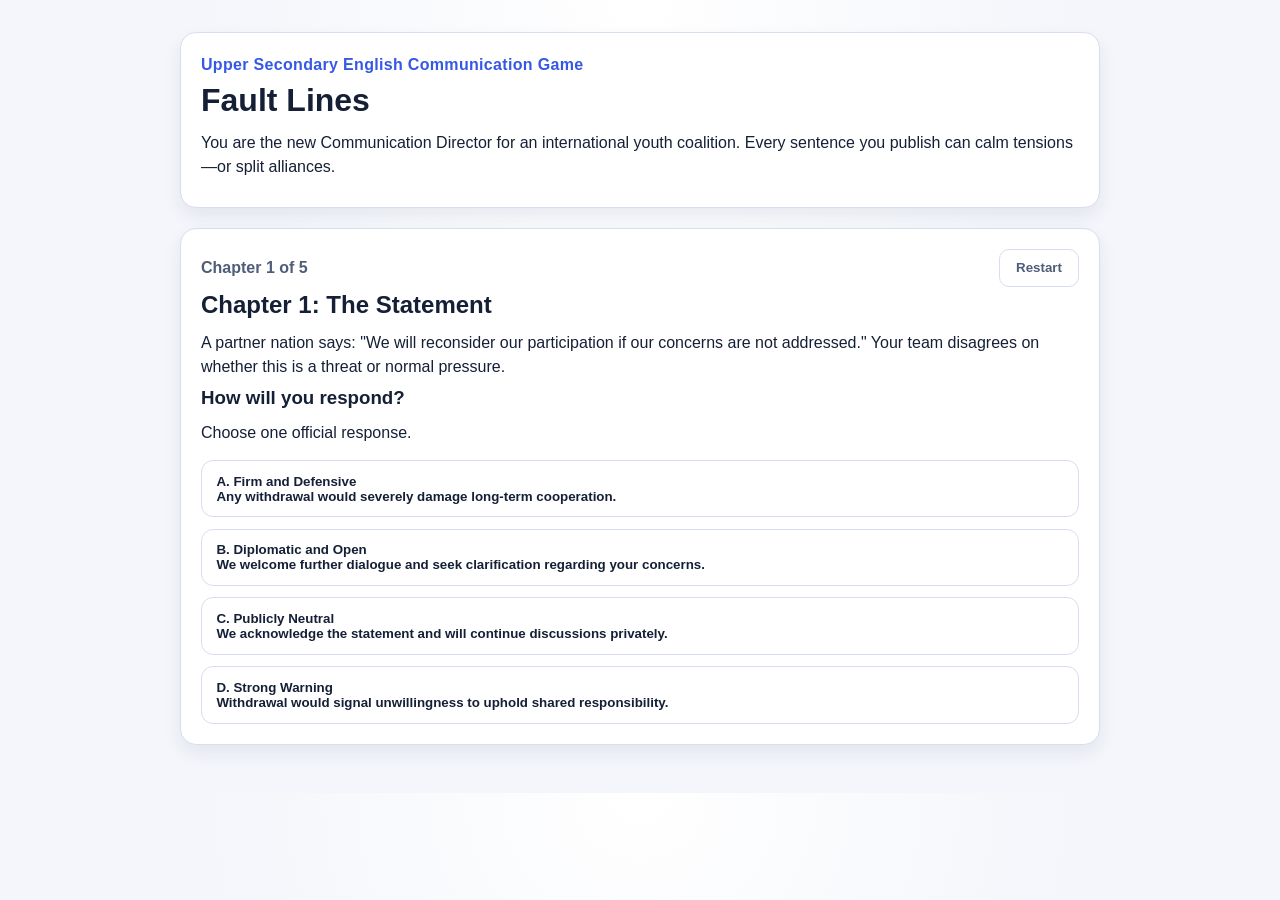
==== index.html @ 48250932 "Build Fault Lines educational communication web game" ====
<!doctype html>
<html lang="en">
  <head>
    <meta charset="UTF-8" />
    <meta name="viewport" content="width=device-width, initial-scale=1.0" />
    <title>Fault Lines</title>
    <link rel="stylesheet" href="styles.css" />
  </head>
  <body>
    <main class="app">
      <header class="hero">
        <p class="eyebrow">Upper Secondary English Communication Game</p>
        <h1>Fault Lines</h1>
        <p>
          You are the new Communication Director for an international youth
          coalition. Every sentence you publish can calm tensions—or split
          alliances.
        </p>
      </header>

      <section class="panel" id="game-panel">
        <div class="chapter-meta">
          <span id="chapter-label">Chapter 1 of 5</span>
          <button id="restart-button" class="ghost" type="button">Restart</button>
        </div>

        <h2 id="chapter-title"></h2>
        <p id="chapter-description"></p>

        <div id="question-wrapper">
          <h3 id="question-title"></h3>
          <p id="question-copy"></p>
          <div id="options" class="options"></div>
        </div>

        <section id="chapter-feedback" class="feedback hidden" aria-live="polite">
          <h3>Impact</h3>
          <p id="feedback-copy"></p>
          <button id="continue-button" type="button">Continue</button>
        </section>
      </section>

      <section class="panel hidden" id="ending-panel">
        <h2 id="ending-title"></h2>
        <p id="ending-summary"></p>
        <div class="stats-grid">
          <article>
            <h3>Trust</h3>
            <p id="final-trust"></p>
          </article>
          <article>
            <h3>Influence</h3>
            <p id="final-influence"></p>
          </article>
          <article>
            <h3>Stability</h3>
            <p id="final-stability"></p>
          </article>
        </div>

        <h3>Your Global Address</h3>
        <p id="speech-result"></p>
        <button id="play-again" type="button">Play Again</button>
      </section>

      <section class="panel prompt-panel hidden" id="speech-panel">
        <h2>Chapter 5: The Global Address</h2>
        <p>
          Write a 120–150 word speech to reduce tension, inspire cooperation,
          and protect coalition credibility.
        </p>
        <label for="speech-input">Draft your speech:</label>
        <textarea
          id="speech-input"
          rows="8"
          maxlength="1200"
          placeholder="Start your speech here..."
        ></textarea>
        <p id="word-count">Word count: 0</p>
        <button id="submit-speech" type="button">Submit Address</button>
        <p id="speech-warning" class="warning hidden"></p>
      </section>
    </main>

    <script src="script.js"></script>
  </body>
</html>
---- styles.css ----
:root {
  color-scheme: light;
  --bg: #f4f6fb;
  --panel: #ffffff;
  --text: #152036;
  --muted: #4f5d79;
  --accent: #3558e5;
  --accent-soft: #e8ecff;
  --border: #d7def0;
  --warning: #b74a20;
}

* {
  box-sizing: border-box;
}

body {
  margin: 0;
  font-family: "Inter", "Segoe UI", Roboto, sans-serif;
  background: radial-gradient(circle at top, #ffffff 0%, var(--bg) 42%);
  color: var(--text);
}

.app {
  width: min(920px, 92vw);
  margin: 2rem auto 3rem;
  display: grid;
  gap: 1.25rem;
}

.hero,
.panel {
  background: var(--panel);
  border: 1px solid var(--border);
  border-radius: 16px;
  padding: 1.25rem;
  box-shadow: 0 8px 18px rgb(26 40 73 / 8%);
}

.eyebrow {
  color: var(--accent);
  font-weight: 700;
  letter-spacing: 0.02em;
  margin: 0;
}

h1,
h2,
h3 {
  margin: 0.3rem 0 0.75rem;
}

p {
  margin: 0.5rem 0;
  line-height: 1.5;
}

.chapter-meta {
  display: flex;
  justify-content: space-between;
  align-items: center;
  color: var(--muted);
  font-weight: 600;
  margin-bottom: 0.3rem;
}

.options {
  display: grid;
  gap: 0.7rem;
  margin-top: 0.9rem;
}

.option-btn {
  text-align: left;
  border: 1px solid var(--border);
  background: #fff;
  border-radius: 12px;
  padding: 0.8rem 0.9rem;
  cursor: pointer;
  color: inherit;
  transition: transform 120ms ease, border-color 120ms ease, background 120ms ease;
}

.option-btn:hover {
  transform: translateY(-1px);
  border-color: var(--accent);
  background: var(--accent-soft);
}

button {
  border: none;
  border-radius: 10px;
  padding: 0.65rem 1rem;
  background: var(--accent);
  color: #fff;
  font-weight: 600;
  cursor: pointer;
}

button.ghost {
  background: transparent;
  color: var(--muted);
  border: 1px solid var(--border);
}

.feedback {
  margin-top: 1rem;
  border-top: 1px dashed var(--border);
  padding-top: 0.8rem;
}

.stats-grid {
  display: grid;
  grid-template-columns: repeat(3, minmax(0, 1fr));
  gap: 0.75rem;
  margin-top: 0.8rem;
}

.stats-grid article {
  border: 1px solid var(--border);
  background: #fafbff;
  border-radius: 10px;
  padding: 0.75rem;
}

textarea {
  width: 100%;
  resize: vertical;
  border: 1px solid var(--border);
  border-radius: 12px;
  padding: 0.75rem;
  font: inherit;
}

.warning {
  color: var(--warning);
  font-weight: 600;
}

.hidden {
  display: none;
}

@media (max-width: 720px) {
  .stats-grid {
    grid-template-columns: 1fr;
  }
}
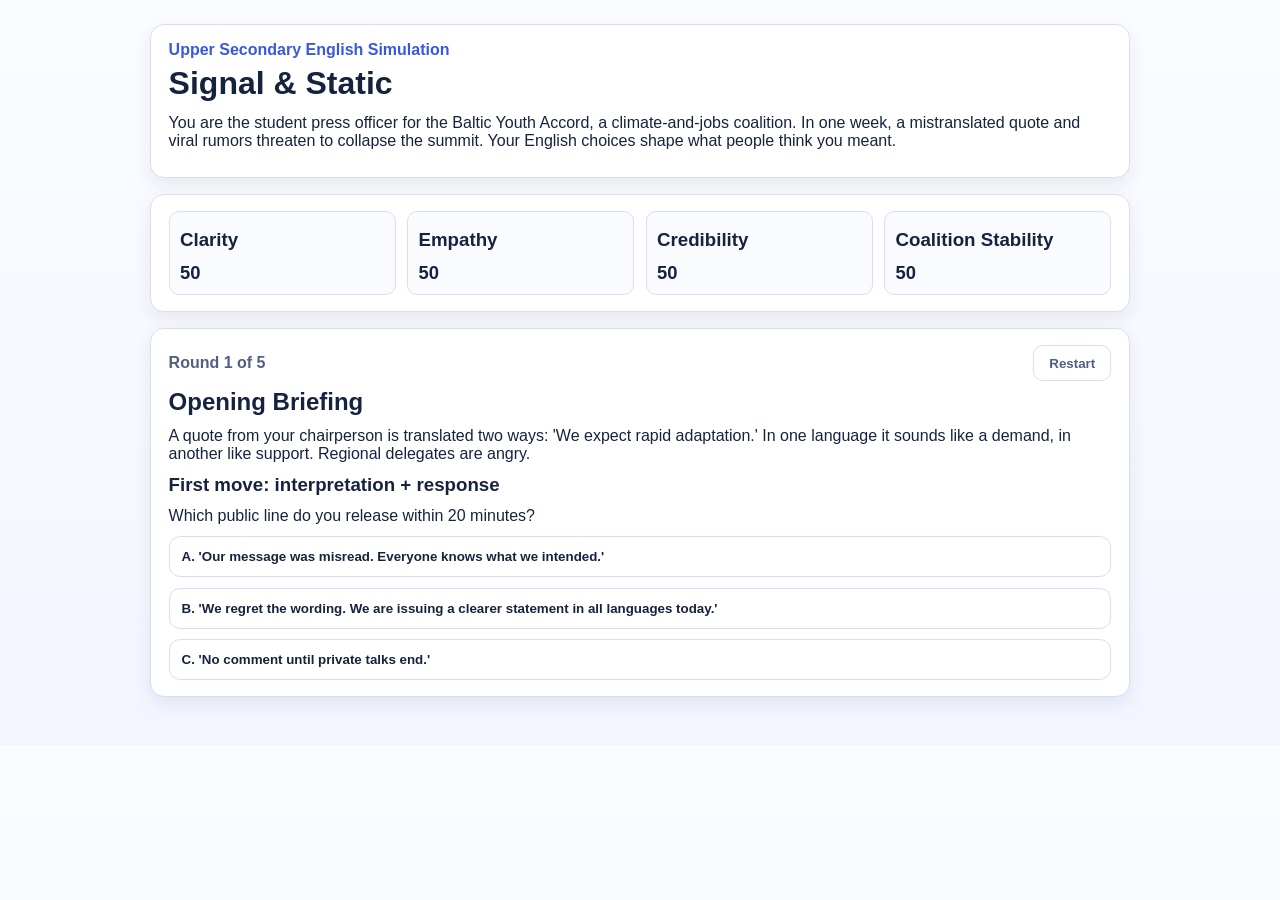
==== commit 31719134: "Redesign game into branching teachable language simulation" ====
--- a/index.html
+++ b/index.html
@@ -3,82 +3,68 @@
   <head>
     <meta charset="UTF-8" />
     <meta name="viewport" content="width=device-width, initial-scale=1.0" />
-    <title>Fault Lines</title>
+    <title>Signal & Static</title>
     <link rel="stylesheet" href="styles.css" />
   </head>
   <body>
     <main class="app">
-      <header class="hero">
-        <p class="eyebrow">Upper Secondary English Communication Game</p>
-        <h1>Fault Lines</h1>
+      <header class="hero panel">
+        <p class="eyebrow">Upper Secondary English Simulation</p>
+        <h1>Signal & Static</h1>
         <p>
-          You are the new Communication Director for an international youth
-          coalition. Every sentence you publish can calm tensions—or split
-          alliances.
+          You are the student press officer for the Baltic Youth Accord, a climate-and-jobs coalition.
+          In one week, a mistranslated quote and viral rumors threaten to collapse the summit.
+          Your English choices shape what people think you meant.
         </p>
       </header>
 
-      <section class="panel" id="game-panel">
-        <div class="chapter-meta">
-          <span id="chapter-label">Chapter 1 of 5</span>
-          <button id="restart-button" class="ghost" type="button">Restart</button>
+      <section class="panel hud" id="hud">
+        <article><h3>Clarity</h3><p id="clarity-value">50</p></article>
+        <article><h3>Empathy</h3><p id="empathy-value">50</p></article>
+        <article><h3>Credibility</h3><p id="credibility-value">50</p></article>
+        <article><h3>Coalition Stability</h3><p id="stability-value">50</p></article>
+      </section>
+
+      <section class="panel" id="scene-panel">
+        <div class="scene-meta">
+          <span id="round-label">Round 1 of 5</span>
+          <button id="restart" class="ghost" type="button">Restart</button>
         </div>
+        <h2 id="scene-title"></h2>
+        <p id="scene-copy"></p>
 
-        <h2 id="chapter-title"></h2>
-        <p id="chapter-description"></p>
+        <h3 id="prompt-title"></h3>
+        <p id="prompt-copy"></p>
 
-        <div id="question-wrapper">
-          <h3 id="question-title"></h3>
-          <p id="question-copy"></p>
-          <div id="options" class="options"></div>
-        </div>
+        <div id="options" class="options"></div>
 
-        <section id="chapter-feedback" class="feedback hidden" aria-live="polite">
-          <h3>Impact</h3>
-          <p id="feedback-copy"></p>
-          <button id="continue-button" type="button">Continue</button>
+        <section id="feedback" class="feedback hidden" aria-live="polite">
+          <h3>Debrief</h3>
+          <p id="feedback-text"></p>
+          <p id="teaching-note" class="teaching"></p>
+          <button id="continue" type="button">Next Situation</button>
         </section>
+      </section>
+
+      <section class="panel hidden" id="speech-panel">
+        <h2>Final Broadcast</h2>
+        <p>
+          Draft a 110–140 word closing statement for international student media.
+          It should reduce fear, stay precise, and invite cooperation.
+        </p>
+        <label for="speech-input">Your statement:</label>
+        <textarea id="speech-input" rows="8" maxlength="1200"></textarea>
+        <p id="word-count">Word count: 0</p>
+        <p id="speech-warning" class="warning hidden"></p>
+        <button id="submit-speech" type="button">Publish Statement</button>
       </section>
 
       <section class="panel hidden" id="ending-panel">
         <h2 id="ending-title"></h2>
         <p id="ending-summary"></p>
-        <div class="stats-grid">
-          <article>
-            <h3>Trust</h3>
-            <p id="final-trust"></p>
-          </article>
-          <article>
-            <h3>Influence</h3>
-            <p id="final-influence"></p>
-          </article>
-          <article>
-            <h3>Stability</h3>
-            <p id="final-stability"></p>
-          </article>
-        </div>
-
-        <h3>Your Global Address</h3>
-        <p id="speech-result"></p>
+        <h3>What you learned</h3>
+        <ul id="lesson-list"></ul>
         <button id="play-again" type="button">Play Again</button>
-      </section>
-
-      <section class="panel prompt-panel hidden" id="speech-panel">
-        <h2>Chapter 5: The Global Address</h2>
-        <p>
-          Write a 120–150 word speech to reduce tension, inspire cooperation,
-          and protect coalition credibility.
-        </p>
-        <label for="speech-input">Draft your speech:</label>
-        <textarea
-          id="speech-input"
-          rows="8"
-          maxlength="1200"
-          placeholder="Start your speech here..."
-        ></textarea>
-        <p id="word-count">Word count: 0</p>
-        <button id="submit-speech" type="button">Submit Address</button>
-        <p id="speech-warning" class="warning hidden"></p>
       </section>
     </main>
 
--- a/styles.css
+++ b/styles.css
@@ -1,13 +1,13 @@
 :root {
-  color-scheme: light;
-  --bg: #f4f6fb;
+  --bg: #f3f5ff;
   --panel: #ffffff;
-  --text: #152036;
-  --muted: #4f5d79;
-  --accent: #3558e5;
-  --accent-soft: #e8ecff;
-  --border: #d7def0;
-  --warning: #b74a20;
+  --text: #16233f;
+  --muted: #506081;
+  --accent: #3858df;
+  --accent-soft: #ecf0ff;
+  --border: #d8dff4;
+  --good: #1f8f63;
+  --warn: #b14a19;
 }
 
 * {
@@ -16,81 +16,91 @@
 
 body {
   margin: 0;
-  font-family: "Inter", "Segoe UI", Roboto, sans-serif;
-  background: radial-gradient(circle at top, #ffffff 0%, var(--bg) 42%);
+  font-family: Inter, "Segoe UI", Roboto, sans-serif;
+  background: linear-gradient(180deg, #fbfcff 0%, var(--bg) 100%);
   color: var(--text);
 }
 
 .app {
-  width: min(920px, 92vw);
-  margin: 2rem auto 3rem;
+  width: min(980px, 92vw);
+  margin: 1.5rem auto 3rem;
   display: grid;
-  gap: 1.25rem;
+  gap: 1rem;
 }
 
-.hero,
 .panel {
   background: var(--panel);
   border: 1px solid var(--border);
-  border-radius: 16px;
-  padding: 1.25rem;
-  box-shadow: 0 8px 18px rgb(26 40 73 / 8%);
+  border-radius: 14px;
+  padding: 1rem 1.1rem;
+  box-shadow: 0 7px 18px rgb(22 35 63 / 8%);
 }
 
 .eyebrow {
+  margin: 0;
   color: var(--accent);
   font-weight: 700;
-  letter-spacing: 0.02em;
-  margin: 0;
 }
 
 h1,
 h2,
-h3 {
-  margin: 0.3rem 0 0.75rem;
+h3,
+p {
+  margin-top: 0.4rem;
+  margin-bottom: 0.7rem;
 }
 
-p {
-  margin: 0.5rem 0;
-  line-height: 1.5;
+.hud {
+  display: grid;
+  grid-template-columns: repeat(4, minmax(0, 1fr));
+  gap: 0.7rem;
 }
 
-.chapter-meta {
+.hud article {
+  background: #fafbff;
+  border: 1px solid var(--border);
+  border-radius: 10px;
+  padding: 0.65rem;
+}
+
+.hud p {
+  margin: 0;
+  font-size: 1.15rem;
+  font-weight: 700;
+}
+
+.scene-meta {
   display: flex;
   justify-content: space-between;
   align-items: center;
   color: var(--muted);
   font-weight: 600;
-  margin-bottom: 0.3rem;
 }
 
 .options {
   display: grid;
-  gap: 0.7rem;
-  margin-top: 0.9rem;
+  gap: 0.65rem;
 }
 
-.option-btn {
+.option {
+  border: 1px solid var(--border);
+  border-radius: 11px;
+  background: #fff;
+  padding: 0.75rem;
   text-align: left;
-  border: 1px solid var(--border);
-  background: #fff;
-  border-radius: 12px;
-  padding: 0.8rem 0.9rem;
+  color: inherit;
   cursor: pointer;
-  color: inherit;
-  transition: transform 120ms ease, border-color 120ms ease, background 120ms ease;
 }
 
-.option-btn:hover {
-  transform: translateY(-1px);
+.option:hover {
+  background: var(--accent-soft);
   border-color: var(--accent);
-  background: var(--accent-soft);
 }
 
 button {
   border: none;
   border-radius: 10px;
-  padding: 0.65rem 1rem;
+  padding: 0.6rem 0.95rem;
   background: var(--accent);
   color: #fff;
   font-weight: 600;
@@ -109,31 +119,22 @@
   padding-top: 0.8rem;
 }
 
-.stats-grid {
-  display: grid;
-  grid-template-columns: repeat(3, minmax(0, 1fr));
-  gap: 0.75rem;
-  margin-top: 0.8rem;
-}
-
-.stats-grid article {
-  border: 1px solid var(--border);
-  background: #fafbff;
-  border-radius: 10px;
-  padding: 0.75rem;
+.teaching {
+  color: var(--good);
+  font-weight: 600;
 }
 
 textarea {
   width: 100%;
   resize: vertical;
+  border-radius: 10px;
   border: 1px solid var(--border);
-  border-radius: 12px;
-  padding: 0.75rem;
   font: inherit;
+  padding: 0.7rem;
 }
 
 .warning {
-  color: var(--warning);
+  color: var(--warn);
   font-weight: 600;
 }
 
@@ -141,8 +142,8 @@
   display: none;
 }
 
-@media (max-width: 720px) {
-  .stats-grid {
-    grid-template-columns: 1fr;
+@media (max-width: 760px) {
+  .hud {
+    grid-template-columns: repeat(2, minmax(0, 1fr));
   }
 }
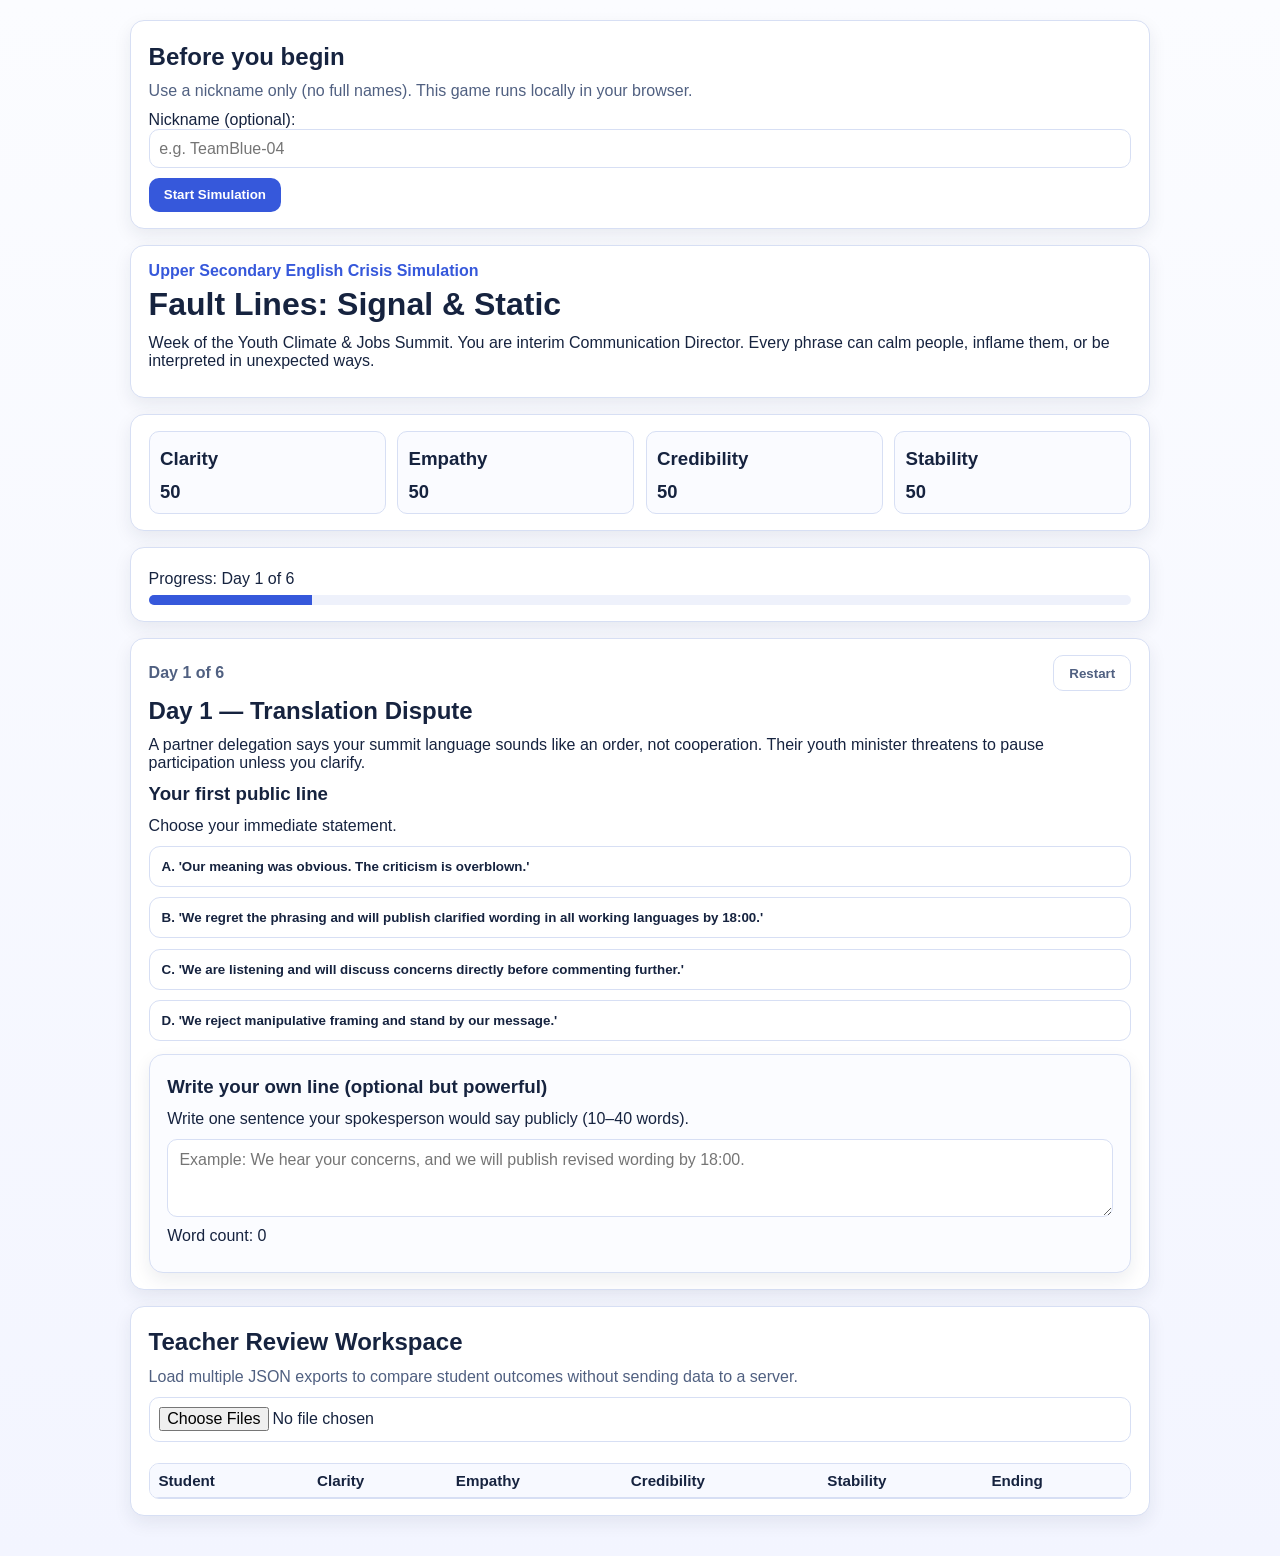
==== commit 830a660f: "Add teacher score review, GDPR controls, and UX upgrades" ====
--- a/index.html
+++ b/index.html
@@ -3,18 +3,25 @@
   <head>
     <meta charset="UTF-8" />
     <meta name="viewport" content="width=device-width, initial-scale=1.0" />
-    <title>Signal & Static</title>
+    <title>Fault Lines: Signal & Static</title>
     <link rel="stylesheet" href="styles.css" />
   </head>
   <body>
     <main class="app">
+      <section class="panel" id="start-panel">
+        <h2>Before you begin</h2>
+        <p class="muted">Use a nickname only (no full names). This game runs locally in your browser.</p>
+        <label for="student-alias">Nickname (optional):</label>
+        <input id="student-alias" maxlength="40" placeholder="e.g. TeamBlue-04" />
+        <button id="start-game" type="button">Start Simulation</button>
+      </section>
+
       <header class="hero panel">
-        <p class="eyebrow">Upper Secondary English Simulation</p>
-        <h1>Signal & Static</h1>
+        <p class="eyebrow">Upper Secondary English Crisis Simulation</p>
+        <h1>Fault Lines: Signal & Static</h1>
         <p>
-          You are the student press officer for the Baltic Youth Accord, a climate-and-jobs coalition.
-          In one week, a mistranslated quote and viral rumors threaten to collapse the summit.
-          Your English choices shape what people think you meant.
+          Week of the Youth Climate & Jobs Summit. You are interim Communication Director.
+          Every phrase can calm people, inflame them, or be interpreted in unexpected ways.
         </p>
       </header>
 
@@ -22,12 +29,17 @@
         <article><h3>Clarity</h3><p id="clarity-value">50</p></article>
         <article><h3>Empathy</h3><p id="empathy-value">50</p></article>
         <article><h3>Credibility</h3><p id="credibility-value">50</p></article>
-        <article><h3>Coalition Stability</h3><p id="stability-value">50</p></article>
+        <article><h3>Stability</h3><p id="stability-value">50</p></article>
+      </section>
+
+      <section class="panel progress-wrap" id="progress-wrap">
+        <p id="progress-label">Progress: Day 1 of 6</p>
+        <div class="progress-bar" aria-hidden="true"><span id="progress-fill"></span></div>
       </section>
 
       <section class="panel" id="scene-panel">
         <div class="scene-meta">
-          <span id="round-label">Round 1 of 5</span>
+          <span id="round-label">Day 1 of 6</span>
           <button id="restart" class="ghost" type="button">Restart</button>
         </div>
         <h2 id="scene-title"></h2>
@@ -38,33 +50,77 @@
 
         <div id="options" class="options"></div>
 
+        <section class="panel statement-panel" id="statement-panel">
+          <h3>Write your own line (optional but powerful)</h3>
+          <p id="statement-hint">Write one sentence your spokesperson would say publicly (10–40 words).</p>
+          <textarea id="statement-input" rows="3" maxlength="340" placeholder="Example: We hear your concerns, and we will publish revised wording by 18:00."></textarea>
+          <p id="statement-count">Word count: 0</p>
+        </section>
+
         <section id="feedback" class="feedback hidden" aria-live="polite">
           <h3>Debrief</h3>
           <p id="feedback-text"></p>
           <p id="teaching-note" class="teaching"></p>
-          <button id="continue" type="button">Next Situation</button>
+          <button id="continue" type="button">Continue</button>
         </section>
       </section>
 
-      <section class="panel hidden" id="speech-panel">
-        <h2>Final Broadcast</h2>
+      <section class="panel hidden" id="final-brief-panel">
+        <h2>Final Address</h2>
         <p>
-          Draft a 110–140 word closing statement for international student media.
-          It should reduce fear, stay precise, and invite cooperation.
+          Write a 120–160 word closing statement to international student media.
+          Aim for precision, fairness, and de-escalation.
         </p>
-        <label for="speech-input">Your statement:</label>
+        <label for="speech-input">Your final statement:</label>
         <textarea id="speech-input" rows="8" maxlength="1200"></textarea>
         <p id="word-count">Word count: 0</p>
         <p id="speech-warning" class="warning hidden"></p>
-        <button id="submit-speech" type="button">Publish Statement</button>
+        <button id="submit-speech" type="button">Publish Final Statement</button>
       </section>
 
       <section class="panel hidden" id="ending-panel">
         <h2 id="ending-title"></h2>
         <p id="ending-summary"></p>
-        <h3>What you learned</h3>
+
+        <h3>Language lessons from your run</h3>
         <ul id="lesson-list"></ul>
+
+        <h3>Teacher Export</h3>
+        <p class="muted">
+          Contains all choices, authored statements, scores over time, and final result.
+        </p>
+        <label class="checkbox-row" for="include-alias">
+          <input id="include-alias" type="checkbox" /> Include student nickname in export
+        </label>
+        <div class="teacher-tools">
+          <button id="copy-json" type="button">Copy JSON Report</button>
+          <button id="download-csv" class="ghost" type="button">Download CSV Timeline</button>
+        </div>
+        <p id="export-status" class="muted"></p>
+
         <button id="play-again" type="button">Play Again</button>
+      </section>
+
+      <section class="panel teacher-review" id="teacher-review">
+        <h2>Teacher Review Workspace</h2>
+        <p class="muted">Load multiple JSON exports to compare student outcomes without sending data to a server.</p>
+        <input id="report-files" type="file" accept="application/json,.json" multiple />
+        <p id="review-summary" class="muted"></p>
+        <div class="table-wrap">
+          <table>
+            <thead>
+              <tr>
+                <th>Student</th>
+                <th>Clarity</th>
+                <th>Empathy</th>
+                <th>Credibility</th>
+                <th>Stability</th>
+                <th>Ending</th>
+              </tr>
+            </thead>
+            <tbody id="review-body"></tbody>
+          </table>
+        </div>
       </section>
     </main>
 
--- a/styles.css
+++ b/styles.css
@@ -3,27 +3,25 @@
   --panel: #ffffff;
   --text: #16233f;
   --muted: #506081;
-  --accent: #3858df;
-  --accent-soft: #ecf0ff;
-  --border: #d8dff4;
+  --accent: #3658db;
+  --accent-soft: #ebefff;
+  --border: #d7dff4;
   --good: #1f8f63;
   --warn: #b14a19;
 }
 
-* {
-  box-sizing: border-box;
-}
+* { box-sizing: border-box; }
 
 body {
   margin: 0;
   font-family: Inter, "Segoe UI", Roboto, sans-serif;
+  color: var(--text);
   background: linear-gradient(180deg, #fbfcff 0%, var(--bg) 100%);
-  color: var(--text);
 }
 
 .app {
-  width: min(980px, 92vw);
-  margin: 1.5rem auto 3rem;
+  width: min(1020px, 93vw);
+  margin: 1.25rem auto 2.5rem;
   display: grid;
   gap: 1rem;
 }
@@ -36,19 +34,9 @@
   box-shadow: 0 7px 18px rgb(22 35 63 / 8%);
 }
 
-.eyebrow {
-  margin: 0;
-  color: var(--accent);
-  font-weight: 700;
-}
+.eyebrow { margin: 0; color: var(--accent); font-weight: 700; }
 
-h1,
-h2,
-h3,
-p {
-  margin-top: 0.4rem;
-  margin-bottom: 0.7rem;
-}
+h1, h2, h3, p { margin-top: 0.35rem; margin-bottom: 0.7rem; }
 
 .hud {
   display: grid;
@@ -63,11 +51,7 @@
   padding: 0.65rem;
 }
 
-.hud p {
-  margin: 0;
-  font-size: 1.15rem;
-  font-weight: 700;
-}
+.hud p { margin: 0; font-size: 1.15rem; font-weight: 700; }
 
 .scene-meta {
   display: flex;
@@ -77,10 +61,7 @@
   font-weight: 600;
 }
 
-.options {
-  display: grid;
-  gap: 0.65rem;
-}
+.options { display: grid; gap: 0.65rem; margin-bottom: 0.8rem; }
 
 .option {
   border: 1px solid var(--border);
@@ -92,9 +73,17 @@
   cursor: pointer;
 }
 
-.option:hover {
-  background: var(--accent-soft);
-  border-color: var(--accent);
+.option:hover { background: var(--accent-soft); border-color: var(--accent); }
+
+.statement-panel { background: #fbfcff; }
+
+textarea {
+  width: 100%;
+  resize: vertical;
+  border-radius: 10px;
+  border: 1px solid var(--border);
+  padding: 0.7rem;
+  font: inherit;
 }
 
 button {
@@ -119,31 +108,80 @@
   padding-top: 0.8rem;
 }
 
-.teaching {
-  color: var(--good);
+.teaching { color: var(--good); font-weight: 600; }
+.warning { color: var(--warn); font-weight: 600; }
+.muted { color: var(--muted); }
+.hidden { display: none; }
+
+input {
+  width: 100%;
+  border: 1px solid var(--border);
+  border-radius: 10px;
+  padding: 0.6rem;
+  font: inherit;
+  margin-bottom: 0.6rem;
+}
+
+.progress-wrap p { margin-bottom: 0.45rem; }
+
+.progress-bar {
+  width: 100%;
+  height: 10px;
+  border-radius: 999px;
+  background: #eef1fb;
+  overflow: hidden;
+}
+
+.progress-bar span {
+  display: block;
+  height: 100%;
+  width: 16.67%;
+  background: var(--accent);
+  transition: width 200ms ease;
+}
+
+.checkbox-row {
+  display: inline-flex;
+  align-items: center;
+  gap: 0.4rem;
   font-weight: 600;
 }
 
-textarea {
-  width: 100%;
-  resize: vertical;
-  border-radius: 10px;
-  border: 1px solid var(--border);
-  font: inherit;
-  padding: 0.7rem;
+.checkbox-row input {
+  width: auto;
+  margin: 0;
 }
 
-.warning {
-  color: var(--warn);
-  font-weight: 600;
+.table-wrap {
+  overflow-x: auto;
+  border: 1px solid var(--border);
+  border-radius: 10px;
 }
 
-.hidden {
-  display: none;
+table {
+  width: 100%;
+  border-collapse: collapse;
+  font-size: 0.95rem;
+}
+
+th,
+td {
+  border-bottom: 1px solid var(--border);
+  padding: 0.5rem 0.55rem;
+  text-align: left;
+}
+
+thead {
+  background: #f7f9ff;
+}
+
+.teacher-tools {
+  display: flex;
+  flex-wrap: wrap;
+  gap: 0.55rem;
+  margin: 0.5rem 0;
 }
 
 @media (max-width: 760px) {
-  .hud {
-    grid-template-columns: repeat(2, minmax(0, 1fr));
-  }
+  .hud { grid-template-columns: repeat(2, minmax(0, 1fr)); }
 }
